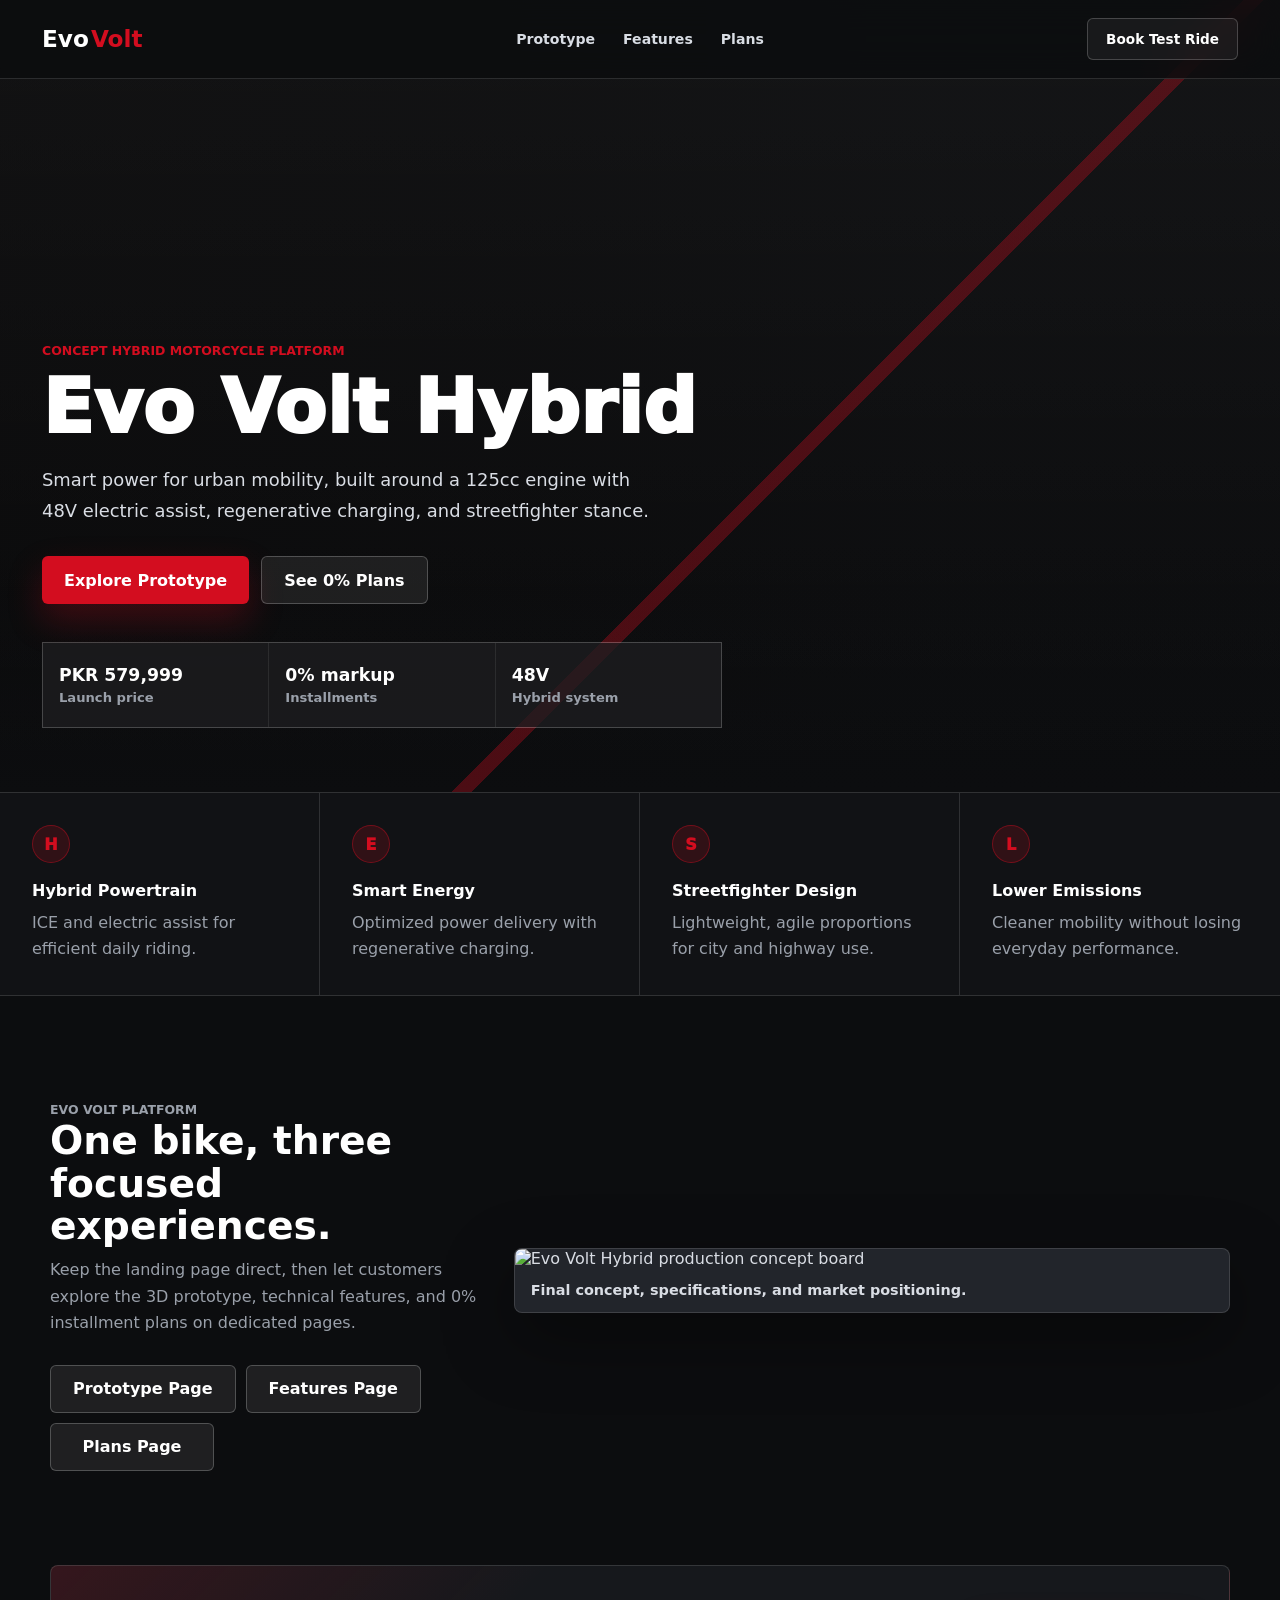
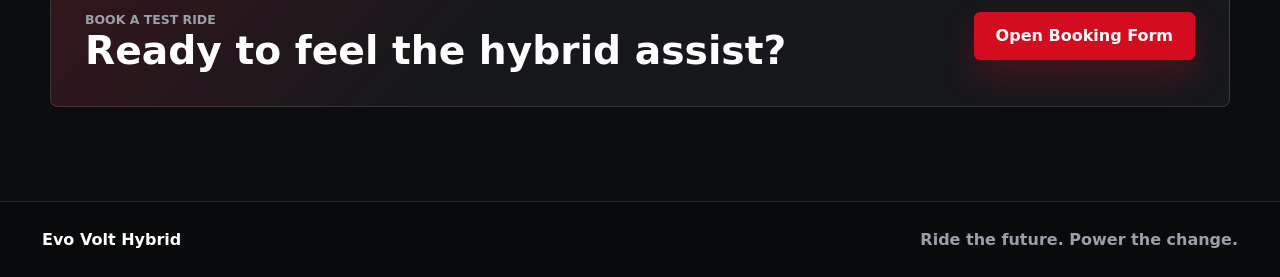
==== index.html @ bbc563eb "Add files via upload" ====
<!doctype html>
<html lang="en">
  <head>
    <meta charset="UTF-8" />
    <meta name="viewport" content="width=device-width, initial-scale=1.0" />
    <title>Evo Volt Hybrid Motorbike</title>
    <meta
      name="description"
      content="Evo Volt Hybrid Motorbike - smart hybrid power, streetfighter styling, 0% markup installment plans in Pakistan."
    />
    <link rel="stylesheet" href="styles.css" />
  </head>
  <body>
    <header class="site-header" aria-label="Main navigation">
      <a class="brand" href="index.html" aria-label="Evo Volt home">
        <span>Evo</span><strong>Volt</strong>
      </a>
      <nav class="nav-links" aria-label="Site sections">
        <a href="prototype.html">Prototype</a>
        <a href="features.html">Features</a>
        <a href="installment-plans.html">Plans</a>
      </nav>
      <button class="nav-action" type="button" data-open-booking>Book Test Ride</button>
    </header>

    <main>
      <section class="hero" aria-labelledby="hero-title">
        <div class="hero-backdrop" aria-hidden="true"></div>
        <div class="hero-content">
          <p class="eyebrow">Concept hybrid motorcycle platform</p>
          <h1 id="hero-title">Evo Volt Hybrid</h1>
          <p class="hero-copy">
            Smart power for urban mobility, built around a 125cc engine with
            48V electric assist, regenerative charging, and streetfighter
            stance.
          </p>
          <div class="hero-actions">
            <a class="button primary" href="prototype.html">Explore Prototype</a>
            <a class="button secondary" href="installment-plans.html">See 0% Plans</a>
          </div>
          <div class="hero-stats" aria-label="Key product facts">
            <span><strong>PKR 579,999</strong> Launch price</span>
            <span><strong>0% markup</strong> Installments</span>
            <span><strong>48V</strong> Hybrid system</span>
          </div>
        </div>
      </section>

      <section class="quick-strip" aria-label="Bike highlights">
        <article>
          <span class="icon-dot">H</span>
          <h2>Hybrid Powertrain</h2>
          <p>ICE and electric assist for efficient daily riding.</p>
        </article>
        <article>
          <span class="icon-dot">E</span>
          <h2>Smart Energy</h2>
          <p>Optimized power delivery with regenerative charging.</p>
        </article>
        <article>
          <span class="icon-dot">S</span>
          <h2>Streetfighter Design</h2>
          <p>Lightweight, agile proportions for city and highway use.</p>
        </article>
        <article>
          <span class="icon-dot">L</span>
          <h2>Lower Emissions</h2>
          <p>Cleaner mobility without losing everyday performance.</p>
        </article>
      </section>

      <section class="home-showcase" aria-labelledby="showcase-title">
        <div class="showcase-copy">
          <p class="eyebrow">Evo Volt platform</p>
          <h2 id="showcase-title">One bike, three focused experiences.</h2>
          <p>
            Keep the landing page direct, then let customers explore the 3D
            prototype, technical features, and 0% installment plans on dedicated
            pages.
          </p>
          <div class="showcase-actions">
            <a class="button secondary" href="prototype.html">Prototype Page</a>
            <a class="button secondary" href="features.html">Features Page</a>
            <a class="button secondary" href="installment-plans.html">Plans Page</a>
          </div>
        </div>
        <figure class="showcase-card">
          <img src="assets/evo-volt-poster.jpeg" alt="Evo Volt Hybrid production concept board" />
          <figcaption>Final concept, specifications, and market positioning.</figcaption>
        </figure>
      </section>

      <section class="page-cta-band" aria-labelledby="test-ride-title">
        <div>
          <p class="eyebrow">Book a test ride</p>
          <h2 id="test-ride-title">Ready to feel the hybrid assist?</h2>
        </div>
        <button class="button primary" type="button" data-open-booking>Open Booking Form</button>
      </section>
    </main>

    <footer class="footer">
      <span>Evo Volt Hybrid</span>
      <span>Ride the future. Power the change.</span>
    </footer>

    <script type="module" src="script.js"></script>
  </body>
</html>
---- styles.css ----
:root {
  color-scheme: dark;
  --red: #d30d1f;
  --red-dark: #8f0714;
  --red-soft: rgba(211, 13, 31, 0.16);
  --ink: #0c0d0f;
  --graphite: #17191d;
  --panel: #22252b;
  --panel-light: #2d3138;
  --steel: #9aa0aa;
  --silver: #d9dde4;
  --white: #ffffff;
  --green: #43c66b;
  --line: rgba(255, 255, 255, 0.13);
  --shadow: 0 24px 70px rgba(0, 0, 0, 0.38);
  font-family: Inter, ui-sans-serif, system-ui, -apple-system, BlinkMacSystemFont, "Segoe UI", sans-serif;
}

* {
  box-sizing: border-box;
  letter-spacing: 0;
}

html {
  scroll-behavior: smooth;
}

body {
  margin: 0;
  background: var(--ink);
  color: var(--silver);
}

body::selection {
  background: var(--red);
  color: var(--white);
}

a {
  color: inherit;
  text-decoration: none;
}

img {
  display: block;
  max-width: 100%;
}

button,
input,
select {
  font: inherit;
}

.site-header {
  position: fixed;
  z-index: 20;
  top: 0;
  left: 0;
  right: 0;
  display: grid;
  grid-template-columns: 1fr auto 1fr;
  align-items: center;
  gap: 24px;
  padding: 18px 42px;
  background: rgba(11, 12, 14, 0.76);
  border-bottom: 1px solid var(--line);
  backdrop-filter: blur(18px);
}

.brand {
  display: inline-flex;
  align-items: baseline;
  gap: 2px;
  width: max-content;
  color: var(--white);
  font-size: 1.45rem;
  font-weight: 900;
  line-height: 1;
}

.brand strong {
  color: var(--red);
}

.nav-links {
  display: flex;
  align-items: center;
  gap: 28px;
  color: var(--silver);
  font-size: 0.88rem;
  font-weight: 700;
}

.nav-links a {
  color: var(--silver);
}

.nav-links a:hover,
.nav-links a:focus-visible {
  color: var(--white);
}

.nav-links a[aria-current="page"] {
  color: var(--white);
}

.nav-links a[aria-current="page"]::after {
  content: "";
  display: block;
  width: 100%;
  height: 2px;
  margin-top: 8px;
  background: var(--red);
}

.nav-action {
  appearance: none;
  justify-self: end;
  min-width: 142px;
  min-height: 42px;
  display: inline-flex;
  align-items: center;
  justify-content: center;
  padding: 0 18px;
  border: 1px solid rgba(255, 255, 255, 0.2);
  border-radius: 6px;
  color: var(--white);
  font-size: 0.85rem;
  font-weight: 800;
  background: rgba(255, 255, 255, 0.05);
  cursor: pointer;
}

.nav-action:hover,
.nav-action:focus-visible {
  background: var(--red);
  border-color: var(--red);
}

.hero {
  position: relative;
  min-height: 88vh;
  display: flex;
  align-items: end;
  padding: 118px 42px 64px;
  overflow: hidden;
  background:
    linear-gradient(90deg, rgba(9, 9, 10, 0.94) 0%, rgba(9, 9, 10, 0.7) 40%, rgba(9, 9, 10, 0.28) 72%),
    url("assets/evo-volt-road-hero.png") center center / cover no-repeat;
}

.hero::before {
  content: "";
  position: absolute;
  inset: auto 0 0 0;
  height: 28%;
  background: linear-gradient(0deg, var(--ink), transparent);
}

.hero-backdrop {
  position: absolute;
  inset: 0;
  background:
    linear-gradient(135deg, transparent 0 60%, rgba(211, 13, 31, 0.32) 60% 61%, transparent 61%),
    linear-gradient(180deg, rgba(255, 255, 255, 0.04), transparent);
  pointer-events: none;
}

.hero-content {
  position: relative;
  z-index: 1;
  width: min(780px, 100%);
}

.eyebrow {
  margin: 0 0 14px;
  color: var(--red);
  font-size: 0.78rem;
  font-weight: 900;
  text-transform: uppercase;
}

.hero h1 {
  margin: 0;
  color: var(--white);
  font-size: 4.7rem;
  line-height: 0.94;
  font-weight: 950;
  max-width: 720px;
}

.hero-copy {
  width: min(620px, 100%);
  margin: 22px 0 0;
  color: var(--silver);
  font-size: 1.12rem;
  line-height: 1.7;
}

.hero-actions {
  display: flex;
  flex-wrap: wrap;
  gap: 12px;
  margin-top: 30px;
}

.button {
  min-height: 48px;
  min-width: 164px;
  display: inline-flex;
  align-items: center;
  justify-content: center;
  border: 0;
  border-radius: 6px;
  padding: 0 22px;
  cursor: pointer;
  font-weight: 900;
  transition: transform 180ms ease, background 180ms ease, border-color 180ms ease;
}

.button:hover,
.button:focus-visible,
.month-button:hover,
.view-button:hover,
.view-button:focus-visible,
.month-button:focus-visible {
  transform: translateY(-1px);
}

.button.primary {
  color: var(--white);
  background: var(--red);
  box-shadow: 0 16px 34px rgba(211, 13, 31, 0.25);
}

.button.primary:hover,
.button.primary:focus-visible {
  background: #ef162a;
}

.button.secondary {
  color: var(--white);
  background: rgba(255, 255, 255, 0.08);
  border: 1px solid rgba(255, 255, 255, 0.22);
}

.hero-stats {
  display: grid;
  grid-template-columns: repeat(3, minmax(120px, 1fr));
  gap: 1px;
  width: min(680px, 100%);
  margin-top: 38px;
  border: 1px solid var(--line);
  background: var(--line);
}

.hero-stats span {
  min-height: 84px;
  display: flex;
  flex-direction: column;
  justify-content: center;
  gap: 5px;
  padding: 16px;
  background: rgba(18, 19, 22, 0.72);
  color: var(--steel);
  font-size: 0.82rem;
  font-weight: 700;
}

.hero-stats strong {
  color: var(--white);
  font-size: 1.08rem;
}

.page-hero {
  min-height: 520px;
  display: flex;
  align-items: end;
  padding: 142px 42px 64px;
  border-bottom: 1px solid var(--line);
  background:
    linear-gradient(90deg, rgba(9, 9, 10, 0.94) 0%, rgba(9, 9, 10, 0.76) 44%, rgba(9, 9, 10, 0.36) 100%),
    url("assets/evo-volt-road-hero.png") center center / cover no-repeat;
}

.page-hero > div {
  width: min(820px, 100%);
}

.page-hero h1 {
  margin: 0;
  color: var(--white);
  font-size: 4rem;
  line-height: 1;
  font-weight: 950;
}

.page-hero p:not(.eyebrow) {
  width: min(640px, 100%);
  margin: 22px 0 0;
  color: var(--silver);
  font-size: 1.08rem;
  line-height: 1.7;
}

.quick-strip {
  display: grid;
  grid-template-columns: repeat(4, 1fr);
  border-top: 1px solid var(--line);
  border-bottom: 1px solid var(--line);
  background: #111215;
}

.quick-strip article {
  min-height: 176px;
  padding: 32px;
  border-right: 1px solid var(--line);
}

.quick-strip article:last-child {
  border-right: 0;
}

.icon-dot {
  width: 38px;
  height: 38px;
  display: inline-flex;
  align-items: center;
  justify-content: center;
  margin-bottom: 18px;
  border-radius: 50%;
  background: var(--red-soft);
  border: 1px solid rgba(211, 13, 31, 0.42);
  color: var(--red);
  font-weight: 950;
}

.quick-strip h2,
.feature-grid h3,
.prototype-panel h3,
.gallery h2,
.plans h2,
.section-heading h2,
.reserve h2 {
  margin: 0;
  color: var(--white);
}

.quick-strip h2 {
  font-size: 1rem;
}

.quick-strip p,
.feature-grid p,
.gallery p,
.plans p,
.prototype-copy p,
.reserve-copy p,
.home-showcase p,
.page-cta-band p,
.detail-grid p,
.plan-card-grid p {
  margin: 10px 0 0;
  color: var(--steel);
  line-height: 1.65;
}

.home-showcase {
  width: min(1180px, calc(100% - 84px));
  display: grid;
  grid-template-columns: 0.75fr 1.25fr;
  gap: 34px;
  align-items: center;
  margin: 0 auto;
  padding: 94px 0;
}

.home-showcase h2,
.page-cta-band h2,
.detail-grid h2,
.plan-card-grid h2 {
  margin: 0;
  color: var(--white);
}

.home-showcase h2,
.page-cta-band h2 {
  font-size: 2.45rem;
  line-height: 1.08;
}

.showcase-actions {
  display: flex;
  flex-wrap: wrap;
  gap: 10px;
  margin-top: 28px;
}

.showcase-card {
  margin: 0;
  overflow: hidden;
  border: 1px solid var(--line);
  border-radius: 8px;
  background: var(--panel);
  box-shadow: var(--shadow);
}

.showcase-card img {
  width: 100%;
  max-height: 560px;
  object-fit: cover;
}

.showcase-card figcaption {
  padding: 14px 16px;
  color: var(--silver);
  font-size: 0.9rem;
  font-weight: 800;
}

.page-cta-band {
  width: min(1180px, calc(100% - 84px));
  display: flex;
  align-items: center;
  justify-content: space-between;
  gap: 28px;
  margin: 0 auto 94px;
  padding: 34px;
  border: 1px solid var(--line);
  border-radius: 8px;
  background:
    linear-gradient(135deg, rgba(211, 13, 31, 0.16), transparent 38%),
    #16181c;
}

.prototype {
  background: #0f1012;
  padding-top: 86px;
}

.page-prototype {
  padding-top: 0;
}

.prototype-copy,
.section-heading,
.gallery,
.plans,
.reserve {
  width: min(1180px, calc(100% - 84px));
  margin: 0 auto;
}

.prototype-copy {
  display: grid;
  grid-template-columns: minmax(240px, 0.65fr) minmax(320px, 1fr);
  gap: 54px;
  align-items: end;
  padding-bottom: 34px;
}

.prototype-copy h2 {
  margin: 0;
  color: var(--white);
  font-size: 2.7rem;
  line-height: 1.05;
}

.prototype-stage {
  position: relative;
  min-height: 720px;
  overflow: hidden;
  border-top: 1px solid var(--line);
  border-bottom: 1px solid var(--line);
  background:
    linear-gradient(180deg, rgba(211, 13, 31, 0.14), transparent 28%),
    radial-gradient(circle at 50% 78%, rgba(255, 255, 255, 0.1), transparent 42%),
    linear-gradient(180deg, #15171b 0%, #08090a 100%);
}

.prototype-stage::before {
  content: "";
  position: absolute;
  left: 0;
  right: 0;
  bottom: 16%;
  height: 1px;
  background: linear-gradient(90deg, transparent, rgba(255, 255, 255, 0.28), transparent);
}

#bikeCanvas {
  position: absolute;
  inset: 0;
  width: 100%;
  height: 100%;
  display: block;
  cursor: grab;
}

#bikeCanvas:active {
  cursor: grabbing;
}

.scene-fallback {
  position: absolute;
  inset: 0;
  display: none;
  align-items: center;
  justify-content: center;
  opacity: 0.9;
}

.scene-fallback.is-visible {
  display: flex;
}

.fallback-bike {
  position: relative;
  width: min(780px, 82vw);
  height: 330px;
}

.fallback-bike span {
  position: absolute;
  display: block;
}

.fallback-bike .wheel {
  bottom: 22px;
  width: 155px;
  height: 155px;
  border: 22px solid #111;
  border-radius: 50%;
  box-shadow: inset 0 0 0 8px #717784, inset 0 0 0 32px #16181d;
}

.fallback-bike .rear {
  left: 80px;
}

.fallback-bike .front {
  right: 80px;
}

.fallback-bike .frame {
  height: 14px;
  border-radius: 999px;
  background: var(--red);
  transform-origin: left center;
}

.fallback-bike .frame.top {
  left: 210px;
  top: 156px;
  width: 275px;
  transform: rotate(-20deg);
}

.fallback-bike .frame.base {
  left: 208px;
  top: 214px;
  width: 310px;
  transform: rotate(13deg);
}

.fallback-bike .frame.fork {
  right: 197px;
  top: 114px;
  width: 185px;
  transform: rotate(70deg);
  background: #c1c6ce;
}

.fallback-bike .tank {
  left: 340px;
  top: 96px;
  width: 178px;
  height: 72px;
  border-radius: 52% 48% 44% 56%;
  background: linear-gradient(135deg, #f1293b, #6c070f);
}

.fallback-bike .seat {
  left: 226px;
  top: 98px;
  width: 190px;
  height: 32px;
  border-radius: 32px 12px 16px 10px;
  background: #0c0d0f;
}

.fallback-bike .battery {
  left: 311px;
  top: 174px;
  width: 92px;
  height: 64px;
  border: 2px solid #c9d0da;
  background: #272b32;
}

.prototype-panel {
  position: absolute;
  z-index: 2;
  right: 42px;
  top: 42px;
  width: min(370px, calc(100% - 84px));
  padding: 24px;
  border: 1px solid var(--line);
  border-radius: 8px;
  background: rgba(13, 14, 16, 0.76);
  box-shadow: var(--shadow);
  backdrop-filter: blur(18px);
}

.panel-kicker,
.control-label,
.calculator label {
  display: block;
  margin-bottom: 10px;
  color: var(--steel);
  font-size: 0.78rem;
  font-weight: 900;
  text-transform: uppercase;
}

.prototype-panel h3 {
  font-size: 1.45rem;
}

.prototype-panel p {
  min-height: 78px;
  color: var(--silver);
  line-height: 1.58;
}

.view-buttons,
.month-options {
  display: grid;
  gap: 8px;
}

.view-buttons {
  grid-template-columns: repeat(2, 1fr);
}

.view-button,
.month-button {
  min-height: 42px;
  border: 1px solid var(--line);
  border-radius: 6px;
  color: var(--silver);
  background: rgba(255, 255, 255, 0.05);
  cursor: pointer;
  font-weight: 900;
}

.view-button.active,
.month-button.active {
  color: var(--white);
  background: var(--red);
  border-color: var(--red);
}

.prototype-hints {
  position: absolute;
  left: 42px;
  bottom: 42px;
  display: flex;
  gap: 10px;
}

.prototype-hints span {
  padding: 10px 13px;
  border: 1px solid var(--line);
  border-radius: 999px;
  background: rgba(255, 255, 255, 0.06);
  color: var(--steel);
  font-size: 0.8rem;
  font-weight: 800;
}

.detail-grid,
.plan-card-grid {
  width: min(1180px, calc(100% - 84px));
  display: grid;
  grid-template-columns: repeat(3, 1fr);
  gap: 12px;
  margin: 0 auto;
  padding: 94px 0;
}

.detail-grid article,
.plan-card-grid article {
  min-height: 190px;
  padding: 28px;
  border: 1px solid var(--line);
  border-radius: 8px;
  background: #1d2025;
}

.detail-grid h2,
.plan-card-grid h2 {
  font-size: 1.35rem;
}

.plan-card-grid span {
  display: block;
  margin-bottom: 12px;
  color: var(--red);
  font-size: 0.78rem;
  font-weight: 900;
  text-transform: uppercase;
}

.features {
  padding: 94px 0;
  background: #14161a;
}

.page-features,
.page-plans {
  border-bottom: 1px solid var(--line);
}

.section-heading {
  display: flex;
  align-items: end;
  justify-content: space-between;
  gap: 34px;
  margin-bottom: 38px;
}

.section-heading h2,
.gallery h2,
.plans h2,
.reserve h2 {
  font-size: 2.45rem;
  line-height: 1.08;
}

.section-heading.compact {
  display: block;
}

.feature-grid {
  width: min(1180px, calc(100% - 84px));
  margin: 0 auto;
  display: grid;
  grid-template-columns: repeat(3, 1fr);
  gap: 12px;
}

.feature-grid article {
  min-height: 228px;
  padding: 28px;
  border: 1px solid var(--line);
  border-radius: 8px;
  background: #1d2025;
  position: relative;
  overflow: hidden;
}

.feature-grid article::before {
  content: "";
  position: absolute;
  left: 0;
  top: 0;
  width: 5px;
  height: 100%;
  background: var(--red);
}

.feature-grid h3 {
  font-size: 1.2rem;
}

.gallery {
  display: grid;
  grid-template-columns: 0.82fr 1.18fr;
  gap: 34px;
  align-items: start;
  padding: 94px 0;
}

.gallery-images {
  display: grid;
  gap: 14px;
}

.gallery figure {
  margin: 0;
  overflow: hidden;
  border: 1px solid var(--line);
  border-radius: 8px;
  background: var(--panel);
}

.gallery img {
  width: 100%;
  max-height: 450px;
  object-fit: cover;
}

.gallery figcaption {
  padding: 14px 16px;
  color: var(--silver);
  font-size: 0.9rem;
  font-weight: 800;
}

.plans {
  display: grid;
  grid-template-columns: 0.9fr 1.1fr;
  gap: 32px;
  align-items: stretch;
  padding: 94px 0;
}

.price-list {
  display: grid;
  grid-template-columns: repeat(3, 1fr);
  gap: 1px;
  margin: 30px 0 0;
  background: var(--line);
  border: 1px solid var(--line);
}

.price-list div {
  min-height: 90px;
  padding: 16px;
  background: #16181c;
}

.price-list dt {
  color: var(--steel);
  font-size: 0.8rem;
  font-weight: 800;
}

.price-list dd {
  margin: 8px 0 0;
  color: var(--white);
  font-size: 1.05rem;
  font-weight: 950;
}

.calculator {
  padding: 30px;
  border: 1px solid var(--line);
  border-radius: 8px;
  background:
    linear-gradient(135deg, rgba(211, 13, 31, 0.12), transparent 35%),
    #1d2025;
  box-shadow: var(--shadow);
}

.calculator-top {
  display: flex;
  align-items: end;
  justify-content: space-between;
  gap: 20px;
  padding-bottom: 24px;
  border-bottom: 1px solid var(--line);
}

.calculator-top span {
  color: var(--steel);
  font-weight: 800;
}

.calculator-top strong {
  color: var(--white);
  font-size: 2rem;
  line-height: 1;
}

.calculator label {
  margin-top: 28px;
}

input[type="range"] {
  width: 100%;
  accent-color: var(--red);
}

.range-row {
  display: flex;
  justify-content: space-between;
  gap: 12px;
  margin: 8px 0 28px;
  color: var(--steel);
  font-size: 0.86rem;
  font-weight: 800;
}

.month-options {
  grid-template-columns: repeat(4, 1fr);
}

.calculator-note {
  display: flex;
  align-items: center;
  gap: 12px;
  margin-top: 24px;
  padding-top: 22px;
  border-top: 1px solid var(--line);
  color: var(--steel);
  line-height: 1.45;
}

.calculator-note strong {
  color: var(--green);
  white-space: nowrap;
}

.specs {
  padding: 94px 0;
  background: #111215;
}

.spec-table {
  width: min(1180px, calc(100% - 84px));
  margin: 0 auto;
  border: 1px solid var(--line);
  border-radius: 8px;
  overflow: hidden;
}

.spec-table div {
  display: grid;
  grid-template-columns: 0.55fr 1fr;
  min-height: 58px;
  border-bottom: 1px solid var(--line);
}

.spec-table div:last-child {
  border-bottom: 0;
}

.spec-table span,
.spec-table strong {
  display: flex;
  align-items: center;
  padding: 14px 18px;
}

.spec-table span {
  color: var(--steel);
  background: #17191d;
  font-weight: 800;
}

.spec-table strong {
  color: var(--white);
  background: #1f2228;
}

.reserve {
  display: grid;
  grid-template-columns: 0.82fr 1.18fr;
  gap: 34px;
  align-items: start;
  padding: 94px 0;
}

.reserve-form {
  display: grid;
  grid-template-columns: repeat(2, 1fr);
  gap: 14px;
  padding: 28px;
  border: 1px solid var(--line);
  border-radius: 8px;
  background: #1d2025;
}

.reserve-form label {
  display: grid;
  gap: 8px;
  color: var(--silver);
  font-weight: 800;
}

.reserve-form input,
.reserve-form select {
  width: 100%;
  min-height: 48px;
  border: 1px solid var(--line);
  border-radius: 6px;
  padding: 0 14px;
  color: var(--white);
  background: #111215;
}

.reserve-form input:focus,
.reserve-form select:focus {
  outline: 2px solid rgba(211, 13, 31, 0.54);
  border-color: var(--red);
}

.reserve-form button,
.form-status {
  grid-column: 1 / -1;
}

.form-status {
  min-height: 24px;
  margin: 0;
  color: var(--green);
  font-weight: 800;
}

body.modal-open {
  overflow: hidden;
}

.booking-overlay[hidden] {
  display: none;
}

.booking-overlay {
  position: fixed;
  z-index: 100;
  inset: 0;
  display: flex;
  align-items: center;
  justify-content: center;
  padding: 24px;
  background: rgba(0, 0, 0, 0.72);
  opacity: 0;
  transition: opacity 180ms ease;
}

.booking-overlay.is-open {
  opacity: 1;
}

.booking-modal {
  position: relative;
  width: min(640px, 100%);
  max-height: calc(100vh - 48px);
  overflow: auto;
  padding: 30px;
  border: 1px solid var(--line);
  border-radius: 8px;
  background:
    linear-gradient(135deg, rgba(211, 13, 31, 0.16), transparent 38%),
    #17191d;
  box-shadow: var(--shadow);
  transform: translateY(14px);
  transition: transform 180ms ease;
}

.booking-overlay.is-open .booking-modal {
  transform: translateY(0);
}

.booking-modal h2 {
  margin: 0 0 22px;
  color: var(--white);
  font-size: 2rem;
  line-height: 1.1;
}

.modal-close {
  position: absolute;
  top: 18px;
  right: 18px;
  width: 42px;
  height: 42px;
  border: 1px solid var(--line);
  border-radius: 50%;
  color: var(--white);
  background: rgba(255, 255, 255, 0.06);
  cursor: pointer;
  font-size: 1.1rem;
  font-weight: 900;
}

.modal-close:hover,
.modal-close:focus-visible {
  background: var(--red);
  border-color: var(--red);
}

.booking-form {
  display: grid;
  grid-template-columns: repeat(2, 1fr);
  gap: 14px;
}

.booking-form label {
  display: grid;
  gap: 8px;
  color: var(--silver);
  font-weight: 800;
}

.booking-form input,
.booking-form select {
  width: 100%;
  min-height: 48px;
  border: 1px solid var(--line);
  border-radius: 6px;
  padding: 0 14px;
  color: var(--white);
  background: #111215;
}

.booking-form input:focus,
.booking-form select:focus {
  outline: 2px solid rgba(211, 13, 31, 0.54);
  border-color: var(--red);
}

.booking-form button,
.booking-form .form-status {
  grid-column: 1 / -1;
}

.footer {
  display: flex;
  justify-content: space-between;
  gap: 18px;
  padding: 28px 42px;
  border-top: 1px solid var(--line);
  background: #090a0b;
  color: var(--steel);
  font-weight: 800;
}

.footer span:first-child {
  color: var(--white);
}

@media (max-width: 980px) {
  .site-header {
    grid-template-columns: 1fr auto;
    padding: 16px 24px;
  }

  .nav-links {
    display: none;
  }

  .hero {
    min-height: 86vh;
    padding: 108px 24px 50px;
    background-position: center top;
  }

  .page-hero {
    min-height: 480px;
    padding: 120px 24px 52px;
  }

  .hero h1 {
    font-size: 3.35rem;
  }

  .page-hero h1 {
    font-size: 3rem;
  }

  .quick-strip,
  .feature-grid,
  .gallery,
  .plans,
  .reserve,
  .prototype-copy,
  .home-showcase,
  .detail-grid,
  .plan-card-grid {
    grid-template-columns: 1fr;
  }

  .quick-strip article {
    border-right: 0;
    border-bottom: 1px solid var(--line);
  }

  .quick-strip article:last-child {
    border-bottom: 0;
  }

  .prototype-copy,
  .section-heading,
  .gallery,
  .plans,
  .reserve,
  .feature-grid,
  .spec-table,
  .home-showcase,
  .detail-grid,
  .plan-card-grid,
  .page-cta-band {
    width: min(100% - 48px, 760px);
  }

  .prototype-stage {
    min-height: 670px;
  }

  .prototype-panel {
    left: 24px;
    right: 24px;
    top: 24px;
    width: auto;
  }

  .prototype-hints {
    left: 24px;
    bottom: 24px;
  }

  .section-heading {
    display: block;
  }

  .gallery img {
    max-height: none;
  }

  .page-cta-band {
    align-items: flex-start;
    flex-direction: column;
  }
}

@media (max-width: 640px) {
  .site-header {
    grid-template-columns: 1fr;
    gap: 10px;
    padding: 14px 18px;
  }

  .nav-action {
    justify-self: start;
  }

  .hero {
    padding: 132px 18px 42px;
  }

  .hero h1 {
    font-size: 2.65rem;
  }

  .page-hero h1 {
    font-size: 2.35rem;
  }

  .hero-copy {
    font-size: 1rem;
  }

  .hero-stats,
  .price-list,
  .reserve-form,
  .booking-form,
  .spec-table div,
  .month-options {
    grid-template-columns: 1fr;
  }

  .hero-stats span {
    min-height: 72px;
  }

  .prototype {
    padding-top: 64px;
  }

  .prototype-copy h2,
  .section-heading h2,
  .gallery h2,
  .plans h2,
  .reserve h2 {
    font-size: 2rem;
  }

  .prototype-stage {
    min-height: 760px;
  }

  .prototype-panel {
    padding: 20px;
  }

  .view-buttons {
    grid-template-columns: 1fr;
  }

  .prototype-hints {
    flex-direction: column;
  }

  .features,
  .gallery,
  .plans,
  .specs,
  .reserve,
  .home-showcase,
  .detail-grid,
  .plan-card-grid {
    padding-top: 68px;
    padding-bottom: 68px;
  }

  .calculator-top,
  .calculator-note,
  .footer {
    align-items: flex-start;
    flex-direction: column;
  }

  .calculator-top strong {
    font-size: 1.55rem;
  }

  .reserve-form {
    padding: 20px;
  }

  .page-cta-band {
    margin-bottom: 68px;
    padding: 24px;
  }

  .booking-modal {
    padding: 24px;
  }
}
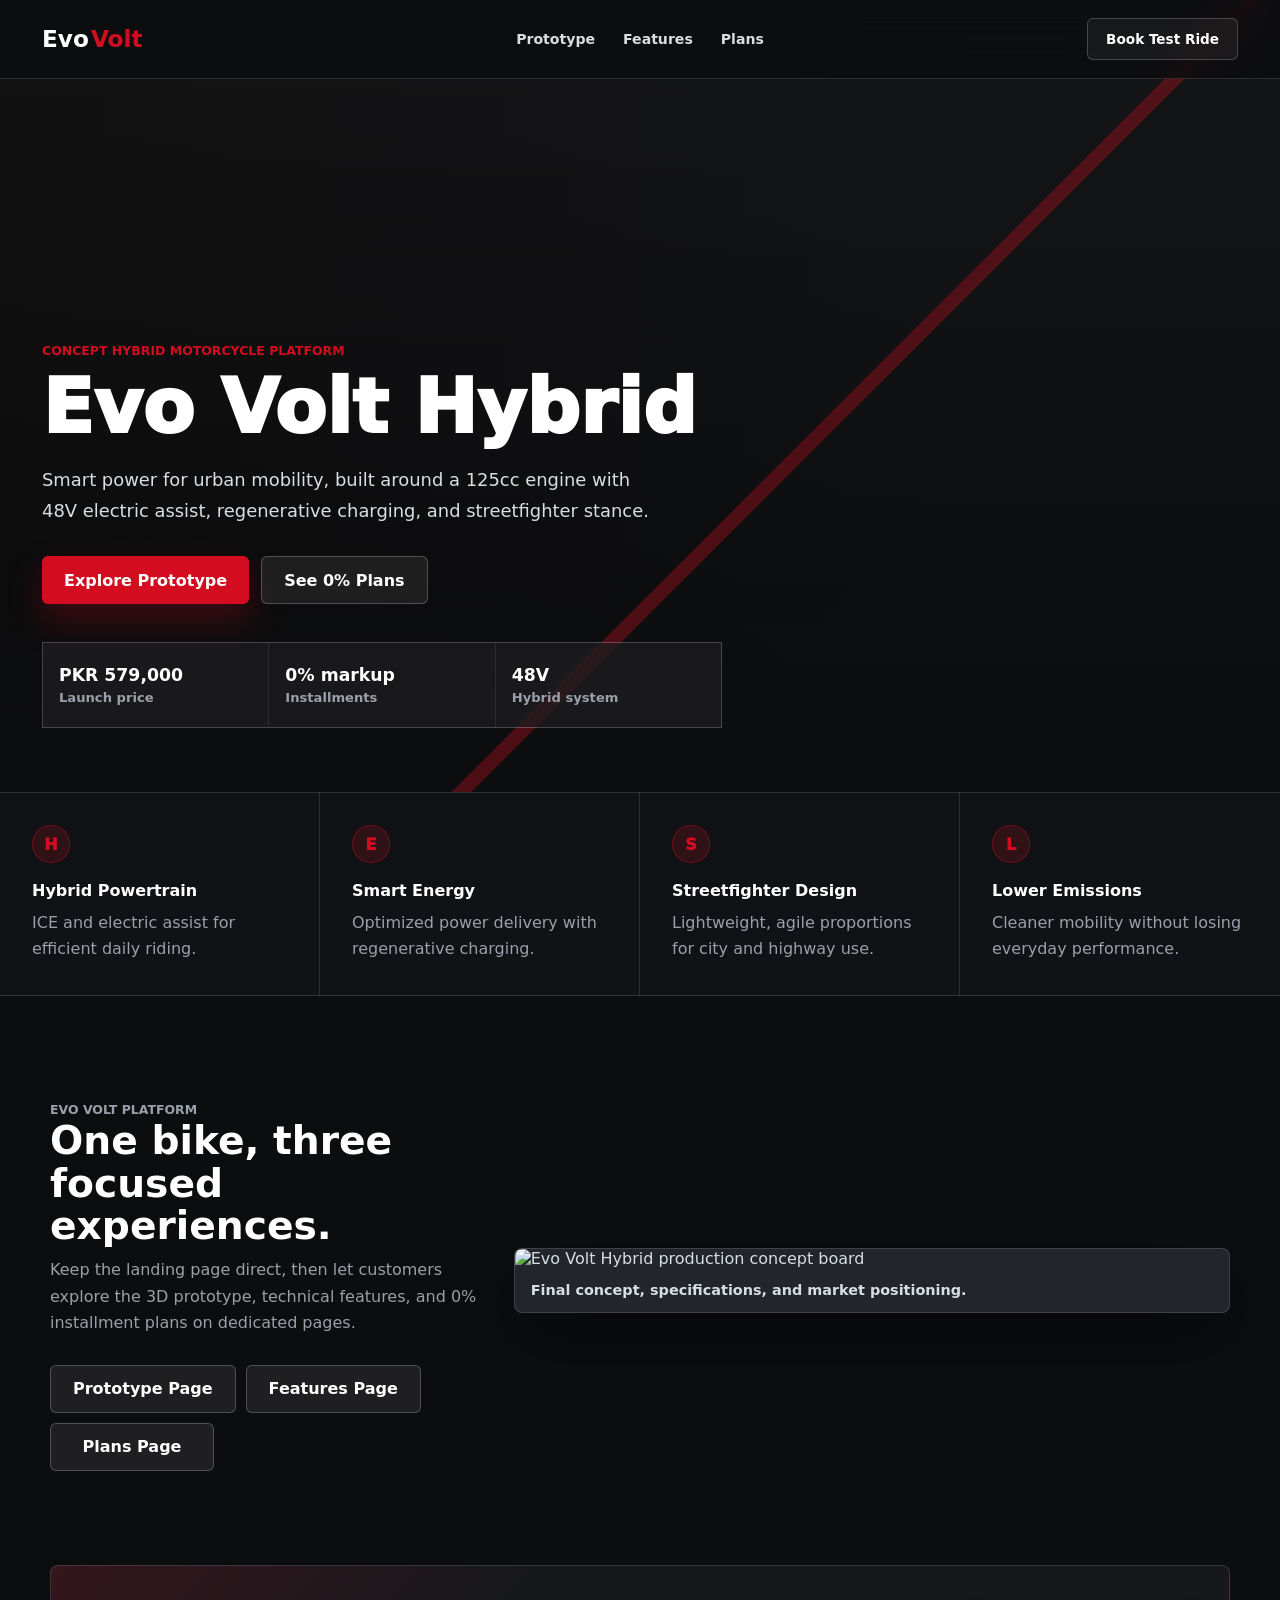
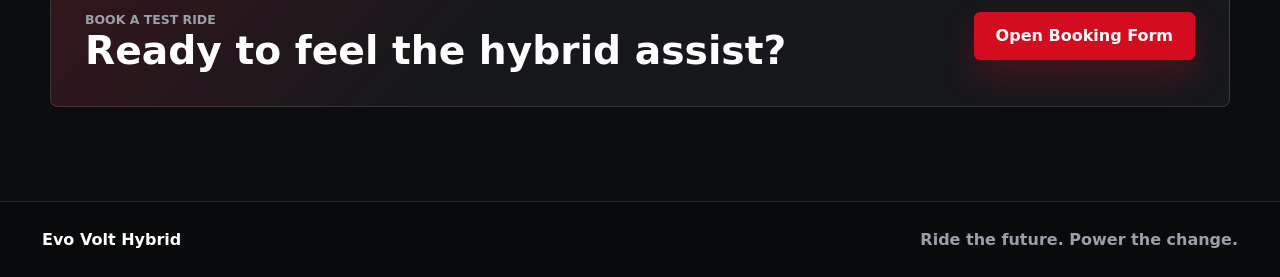
==== commit f5e26247: "Update index.html" ====
--- a/index.html
+++ b/index.html
@@ -39,7 +39,7 @@
             <a class="button secondary" href="installment-plans.html">See 0% Plans</a>
           </div>
           <div class="hero-stats" aria-label="Key product facts">
-            <span><strong>PKR 579,999</strong> Launch price</span>
+            <span><strong>PKR 579,000</strong> Launch price</span>
             <span><strong>0% markup</strong> Installments</span>
             <span><strong>48V</strong> Hybrid system</span>
           </div>
